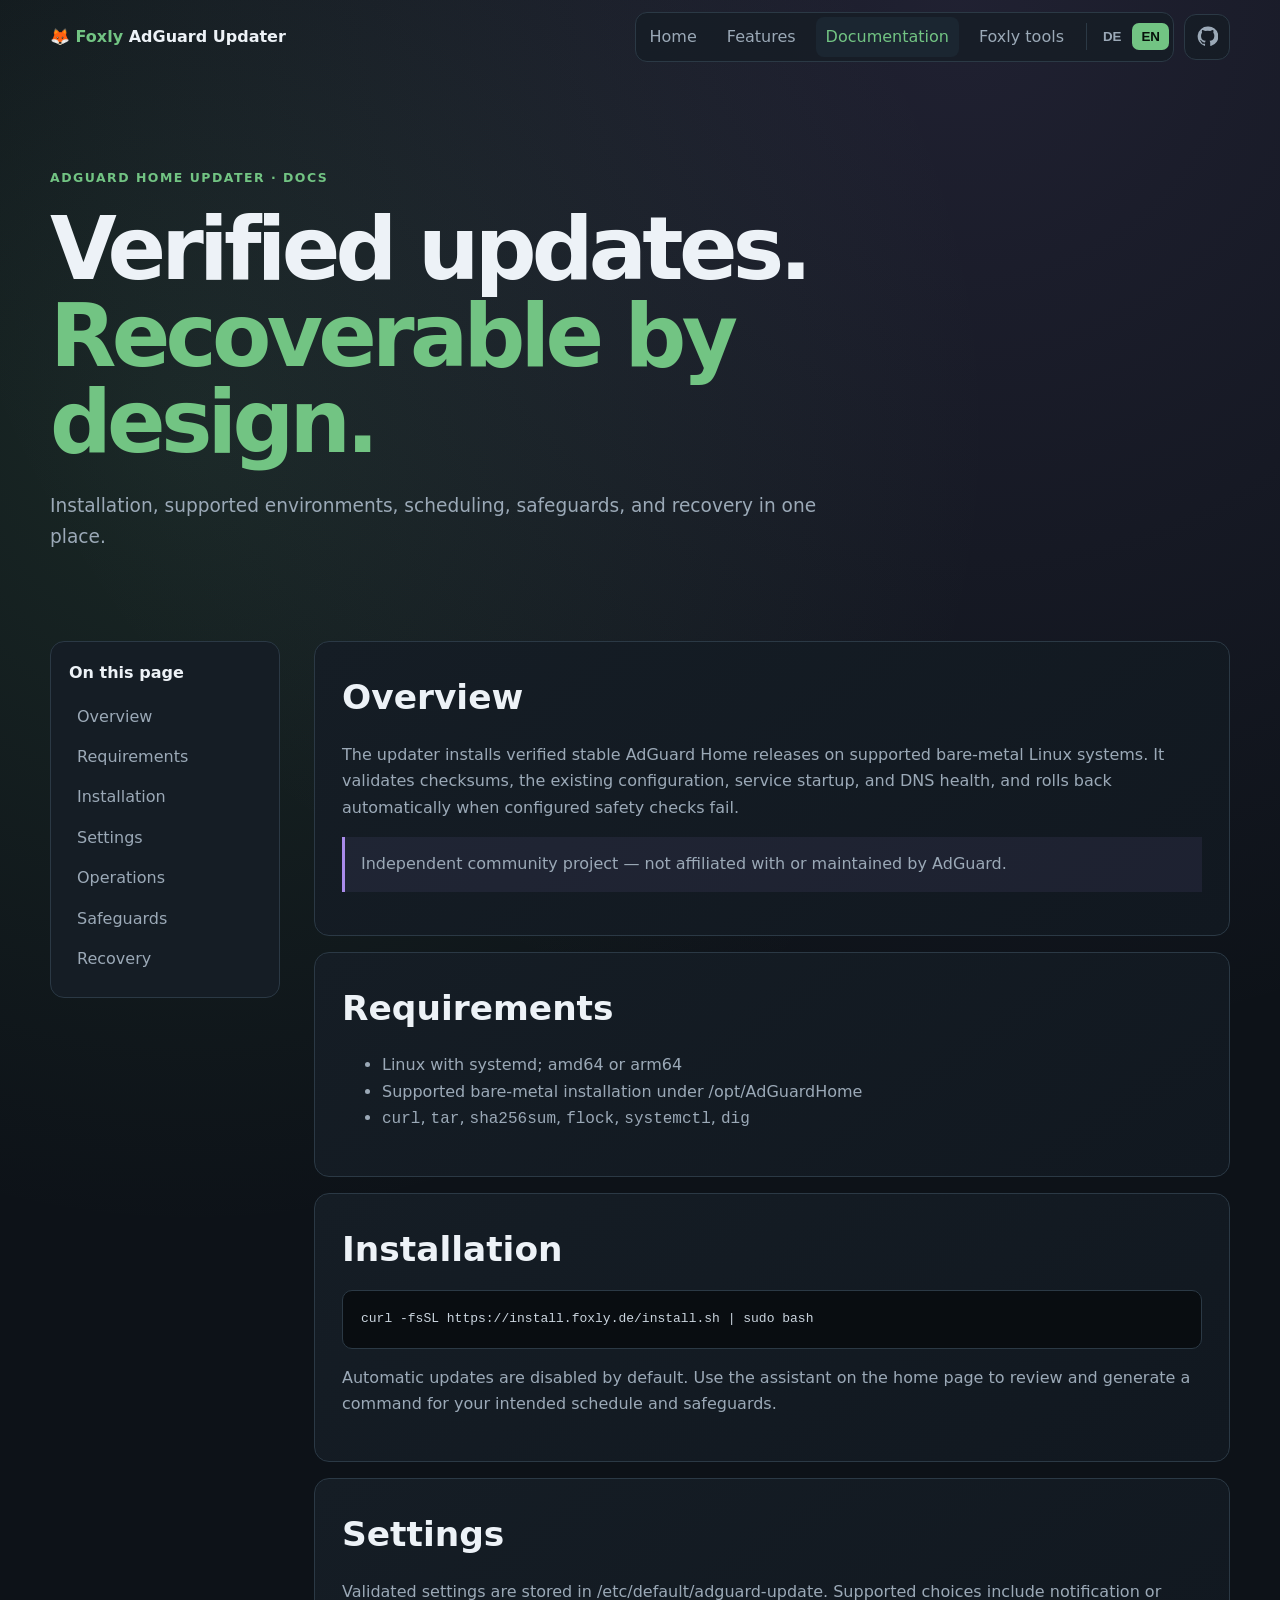
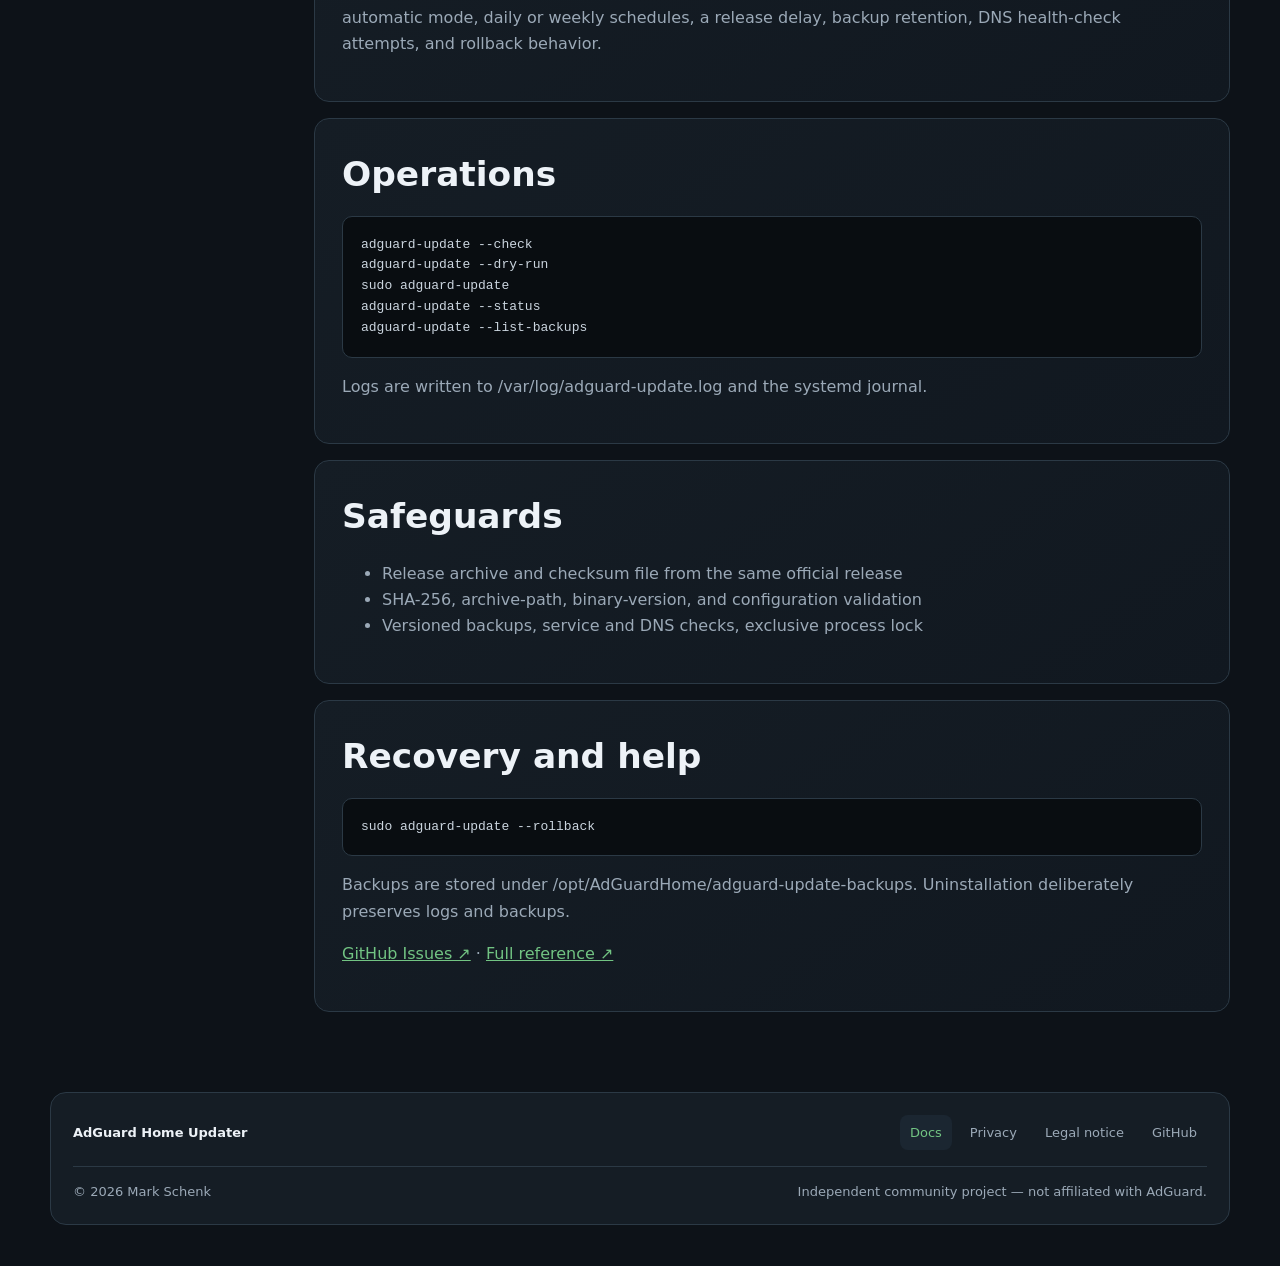
==== docs/docs.html @ c323b1ef "Add product documentation and legal pages" ====
<!doctype html><html lang="en"><head><meta charset="utf-8"><meta name="viewport" content="width=device-width,initial-scale=1"><meta name="description" content="AdGuard Home Updater documentation: installation, configuration, safeguards, operations, and recovery."><meta name="theme-color" content="#0d1218"><link rel="canonical" href="https://install.foxly.de/docs.html"><meta property="og:title" content="AdGuard Home Updater Documentation"><meta property="og:description" content="Install and operate verified AdGuard Home updates with rollback."><meta property="og:type" content="website"><meta property="og:url" content="https://install.foxly.de/docs.html"><title>AdGuard Home Updater Documentation</title><link rel="stylesheet" href="family-pages.css"></head>
<body data-title-de="AdGuard Home Updater Dokumentation" data-title-en="AdGuard Home Updater Documentation"><a class="skip-link" href="#content">Skip to content</a><div class="container">
<header class="topbar"><a class="brand" href="index.html">🦊 <span>Foxly</span> AdGuard Updater</a><div class="topbar-actions"><nav class="site-nav"><a href="index.html" data-en="Home" data-de="Startseite">Home</a><a href="index.html#features">Features</a><a class="active" aria-current="page" href="docs.html" data-en="Documentation" data-de="Docs">Documentation</a><a href="https://rootguard.foxly.de/tools.html" data-en="Foxly tools" data-de="Foxly Tools">Foxly tools</a><div class="language-switch"><button class="lang-button" data-language="de">DE</button><button class="lang-button" data-language="en">EN</button></div></nav><a class="github-button" href="https://github.com/foxly-it/adguard-home-updater" aria-label="AdGuard Home Updater on GitHub"><svg viewBox="0 0 24 24"><path d="M12 .7a11.3 11.3 0 0 0-3.6 22c.6.1.8-.2.8-.5v-2c-3.3.7-4-1.4-4-1.4-.5-1.4-1.3-1.8-1.3-1.8-1.1-.7.1-.7.1-.7 1.2.1 1.8 1.2 1.8 1.2 1.1 1.8 2.8 1.3 3.5 1 .1-.8.4-1.3.8-1.6-2.7-.3-5.5-1.3-5.5-5.9 0-1.3.5-2.4 1.2-3.2-.1-.3-.5-1.5.1-3.2 0 0 1-.3 3.3 1.2a11.4 11.4 0 0 1 6 0c2.3-1.5 3.3-1.2 3.3-1.2.6 1.7.2 2.9.1 3.2.8.8 1.2 1.9 1.2 3.2 0 4.6-2.8 5.6-5.5 5.9.4.4.8 1.1.8 2.2v3.3c0 .3.2.6.8.5A11.3 11.3 0 0 0 12 .7Z"/></svg></a></div></header>
<main id="content"><section class="hero"><p class="eyebrow">AdGuard Home Updater · Docs</p><h1 data-en="Verified updates. <em>Recoverable by design.</em>" data-de="Geprüfte Updates. <em>Mit Rückweg.</em>">Verified updates. <em>Recoverable by design.</em></h1><p class="lead" data-en="Installation, supported environments, scheduling, safeguards, and recovery in one place." data-de="Installation, unterstützte Umgebungen, Zeitplanung, Schutzmechanismen und Wiederherstellung an einem Ort.">Installation, supported environments, scheduling, safeguards, and recovery in one place.</p></section>
<div class="page-layout"><aside class="toc"><strong data-en="On this page" data-de="Auf dieser Seite">On this page</strong><a href="#overview" data-en="Overview" data-de="Überblick">Overview</a><a href="#requirements" data-en="Requirements" data-de="Voraussetzungen">Requirements</a><a href="#install" data-en="Installation" data-de="Installation">Installation</a><a href="#settings" data-en="Settings" data-de="Einstellungen">Settings</a><a href="#operations" data-en="Operations" data-de="Betrieb">Operations</a><a href="#safety" data-en="Safeguards" data-de="Sicherheit">Safeguards</a><a href="#recovery" data-en="Recovery" data-de="Wiederherstellung">Recovery</a></aside><div class="content">
<section id="overview"><h2 data-en="Overview" data-de="Überblick">Overview</h2><p data-en="The updater installs verified stable AdGuard Home releases on supported bare-metal Linux systems. It validates checksums, the existing configuration, service startup, and DNS health, and rolls back automatically when configured safety checks fail." data-de="Der Updater installiert geprüfte stabile AdGuard-Home-Releases auf unterstützten Bare-Metal-Linux-Systemen. Er prüft Prüfsummen, Konfiguration, Dienststart und DNS-Funktion und führt bei fehlgeschlagenen Schutzprüfungen automatisch einen Rollback aus.">The updater installs verified stable AdGuard Home releases.</p><p class="note" data-en="Independent community project — not affiliated with or maintained by AdGuard." data-de="Unabhängiges Community-Projekt – nicht mit AdGuard verbunden oder von AdGuard gepflegt.">Independent community project — not affiliated with AdGuard.</p></section>
<section id="requirements"><h2 data-en="Requirements" data-de="Voraussetzungen">Requirements</h2><ul><li data-en="Linux with systemd; amd64 or arm64" data-de="Linux mit systemd; amd64 oder arm64">Linux with systemd; amd64 or arm64</li><li data-en="Supported bare-metal installation under /opt/AdGuardHome" data-de="Unterstützte Bare-Metal-Installation unter /opt/AdGuardHome">Supported bare-metal installation under /opt/AdGuardHome</li><li><code>curl</code>, <code>tar</code>, <code>sha256sum</code>, <code>flock</code>, <code>systemctl</code>, <code>dig</code></li></ul></section>
<section id="install"><h2 data-en="Installation" data-de="Installation">Installation</h2><pre><code>curl -fsSL https://install.foxly.de/install.sh | sudo bash</code></pre><p data-en="Automatic updates are disabled by default. Use the assistant on the home page to review and generate a command for your intended schedule and safeguards." data-de="Automatische Updates sind standardmäßig deaktiviert. Der Assistent auf der Startseite erzeugt nach einer verständlichen Prüfung den passenden Befehl für Zeitplan und Schutzmechanismen.">Automatic updates are disabled by default.</p></section>
<section id="settings"><h2 data-en="Settings" data-de="Einstellungen">Settings</h2><p data-en="Validated settings are stored in /etc/default/adguard-update. Supported choices include notification or automatic mode, daily or weekly schedules, a release delay, backup retention, DNS health-check attempts, and rollback behavior." data-de="Validierte Einstellungen werden unter /etc/default/adguard-update gespeichert. Dazu gehören Melde- oder Automatikmodus, tägliche oder wöchentliche Ausführung, Release-Wartezeit, Backup-Aufbewahrung, DNS-Prüfversuche und Rollback-Verhalten.">Validated settings are stored in <code>/etc/default/adguard-update</code>.</p></section>
<section id="operations"><h2 data-en="Operations" data-de="Betrieb">Operations</h2><pre><code>adguard-update --check
adguard-update --dry-run
sudo adguard-update
adguard-update --status
adguard-update --list-backups</code></pre><p data-en="Logs are written to /var/log/adguard-update.log and the systemd journal." data-de="Protokolle liegen unter /var/log/adguard-update.log und im systemd-Journal.">Logs are written locally.</p></section>
<section id="safety"><h2 data-en="Safeguards" data-de="Schutzmechanismen">Safeguards</h2><ul><li data-en="Release archive and checksum file from the same official release" data-de="Release-Archiv und Prüfsummendatei aus demselben offiziellen Release">Release archive and checksum file from the same release</li><li data-en="SHA-256, archive-path, binary-version, and configuration validation" data-de="SHA-256-, Archivpfad-, Binary-Versions- und Konfigurationsprüfung">Mandatory validation</li><li data-en="Versioned backups, service and DNS checks, exclusive process lock" data-de="Versionierte Backups, Dienst- und DNS-Prüfungen, exklusive Prozesssperre">Versioned backups and health checks</li></ul></section>
<section id="recovery"><h2 data-en="Recovery and help" data-de="Wiederherstellung und Hilfe">Recovery and help</h2><pre><code>sudo adguard-update --rollback</code></pre><p data-en="Backups are stored under /opt/AdGuardHome/adguard-update-backups. Uninstallation deliberately preserves logs and backups." data-de="Backups liegen unter /opt/AdGuardHome/adguard-update-backups. Bei einer Deinstallation bleiben Protokolle und Backups bewusst erhalten.">Backups are retained for recovery.</p><p><a href="https://github.com/foxly-it/adguard-home-updater/issues">GitHub Issues ↗</a> · <a href="https://github.com/foxly-it/adguard-home-updater#readme" data-en="Full reference ↗" data-de="Vollständige Referenz ↗">Full reference ↗</a></p></section>
</div></div></main>
<footer class="footer"><div class="footer-main"><div class="footer-brand"><strong>AdGuard Home Updater</strong></div><nav class="footer-links"><a href="docs.html" aria-current="page">Docs</a><a href="privacy.html" data-en="Privacy" data-de="Datenschutz">Privacy</a><a href="imprint.html" data-en="Legal notice" data-de="Impressum">Legal notice</a><a href="https://github.com/foxly-it/adguard-home-updater">GitHub</a></nav></div><div class="footer-bottom"><span>© <span id="copyrightYear"></span> Mark Schenk</span><span data-en="Independent community project — not affiliated with AdGuard." data-de="Unabhängiges Community-Projekt – nicht mit AdGuard verbunden.">Independent community project — not affiliated with AdGuard.</span></div></footer></div><script src="family-pages.js"></script></body></html>
---- docs/family-pages.css ----
:root{--bg:#0d1218;--panel:#151d25;--soft:#1b2631;--border:#2b3945;--text:#edf2f7;--muted:#9ba9b7;--accent:#72c483;--purple:#a98bea}*{box-sizing:border-box}html{scroll-behavior:smooth}body{margin:0;background:radial-gradient(circle at 75% 0,rgba(169,139,234,.12),transparent 35%),radial-gradient(circle at 15% 15%,rgba(114,196,131,.12),transparent 30%),var(--bg);color:var(--text);font:16px/1.65 Inter,ui-sans-serif,system-ui,-apple-system,BlinkMacSystemFont,"Segoe UI",sans-serif}.container{width:min(1180px,calc(100% - 40px));margin:auto}.skip-link{position:fixed;z-index:20;top:10px;left:10px;transform:translateY(-150%);padding:9px 13px;border-radius:8px;background:var(--accent);color:#07110a;font-weight:800}.skip-link:focus{transform:none}.topbar{min-height:74px;display:flex;align-items:center;justify-content:space-between;gap:20px}.brand{color:var(--text);font-weight:800;text-decoration:none}.brand span{color:var(--accent)}.topbar-actions,.site-nav,.language-switch{display:flex;align-items:center;gap:10px}.site-nav{padding:4px;border:1px solid var(--border);border-radius:12px;background:rgba(21,29,37,.78)}.site-nav a{padding:7px 10px;border-radius:8px;color:var(--muted);text-decoration:none}.site-nav a:hover,.site-nav a.active{background:var(--soft);color:var(--accent)}.language-switch{gap:2px;margin-left:2px;padding-left:7px;border-left:1px solid var(--border)}.lang-button{border:0;border-radius:7px;background:transparent;color:var(--muted);padding:6px 9px;cursor:pointer;font-weight:800}.lang-button.active{background:var(--accent);color:#07110a}.github-button{display:grid;width:46px;height:46px;flex:0 0 46px;place-items:center;border:1px solid var(--border);border-radius:12px;background:rgba(21,29,37,.78);color:var(--muted)}.github-button:hover{background:var(--soft);color:var(--accent)}.github-button svg{width:21px;height:21px;fill:currentColor}.hero{padding:82px 0 52px}.eyebrow{color:var(--accent);font-size:.78rem;font-weight:800;letter-spacing:.12em;text-transform:uppercase}h1{max-width:880px;margin:.2em 0 .3em;font-size:clamp(2.8rem,7vw,5.4rem);line-height:1;letter-spacing:-.055em}h1 em{color:var(--accent);font-style:normal}.lead{max-width:780px;color:var(--muted);font-size:1.16rem}.page-layout{display:grid;grid-template-columns:230px minmax(0,1fr);gap:34px;padding:18px 0 80px}.toc{position:sticky;top:20px;align-self:start;padding:18px;border:1px solid var(--border);border-radius:14px;background:var(--panel)}.toc strong{display:block;margin-bottom:10px}.toc a{display:block;padding:7px 8px;border-radius:7px;color:var(--muted);text-decoration:none}.toc a:hover{background:var(--soft);color:var(--accent)}.content{display:grid;gap:16px}.content section{scroll-margin-top:20px;padding:27px;border:1px solid var(--border);border-radius:15px;background:linear-gradient(145deg,var(--panel),#111820)}h2{margin:0 0 10px;font-size:clamp(1.45rem,3vw,2.15rem)}.content p,.content li{color:var(--muted)}.content a{color:var(--accent)}pre{overflow:auto;padding:18px;border:1px solid var(--border);border-radius:10px;background:#090d11;color:#cbd5df;font:13px/1.6 "SFMono-Regular",Consolas,monospace}.note{padding:14px 16px;border-left:3px solid var(--purple);background:rgba(169,139,234,.08)}address{color:var(--muted);font-style:normal}.footer{margin:0 0 42px;padding:22px;border:1px solid var(--border);border-radius:16px;background:var(--panel);color:var(--muted);font-size:13px}.footer-main,.footer-bottom{display:flex;justify-content:space-between;align-items:center;gap:18px}.footer-brand strong{display:block;color:var(--text)}.footer-links{display:flex;gap:8px;flex-wrap:wrap}.footer-links a{padding:7px 10px;border-radius:8px;color:var(--muted);text-decoration:none}.footer-links a:hover,.footer-links a[aria-current=page]{background:var(--soft);color:var(--accent)}.footer-bottom{margin-top:16px;padding-top:14px;border-top:1px solid var(--border)}@media(max-width:900px){.topbar{align-items:flex-start;flex-wrap:wrap;padding:12px 0}.topbar-actions{width:100%}.site-nav{flex:1;overflow-x:auto}.page-layout{grid-template-columns:1fr}.toc{position:static}.hero{padding-top:48px}}@media(max-width:600px){.container{width:calc(100% - 24px)}.site-nav a{padding:7px}.content section{padding:21px}.footer-main,.footer-bottom{align-items:flex-start;flex-direction:column}.footer-links{flex-direction:column}}
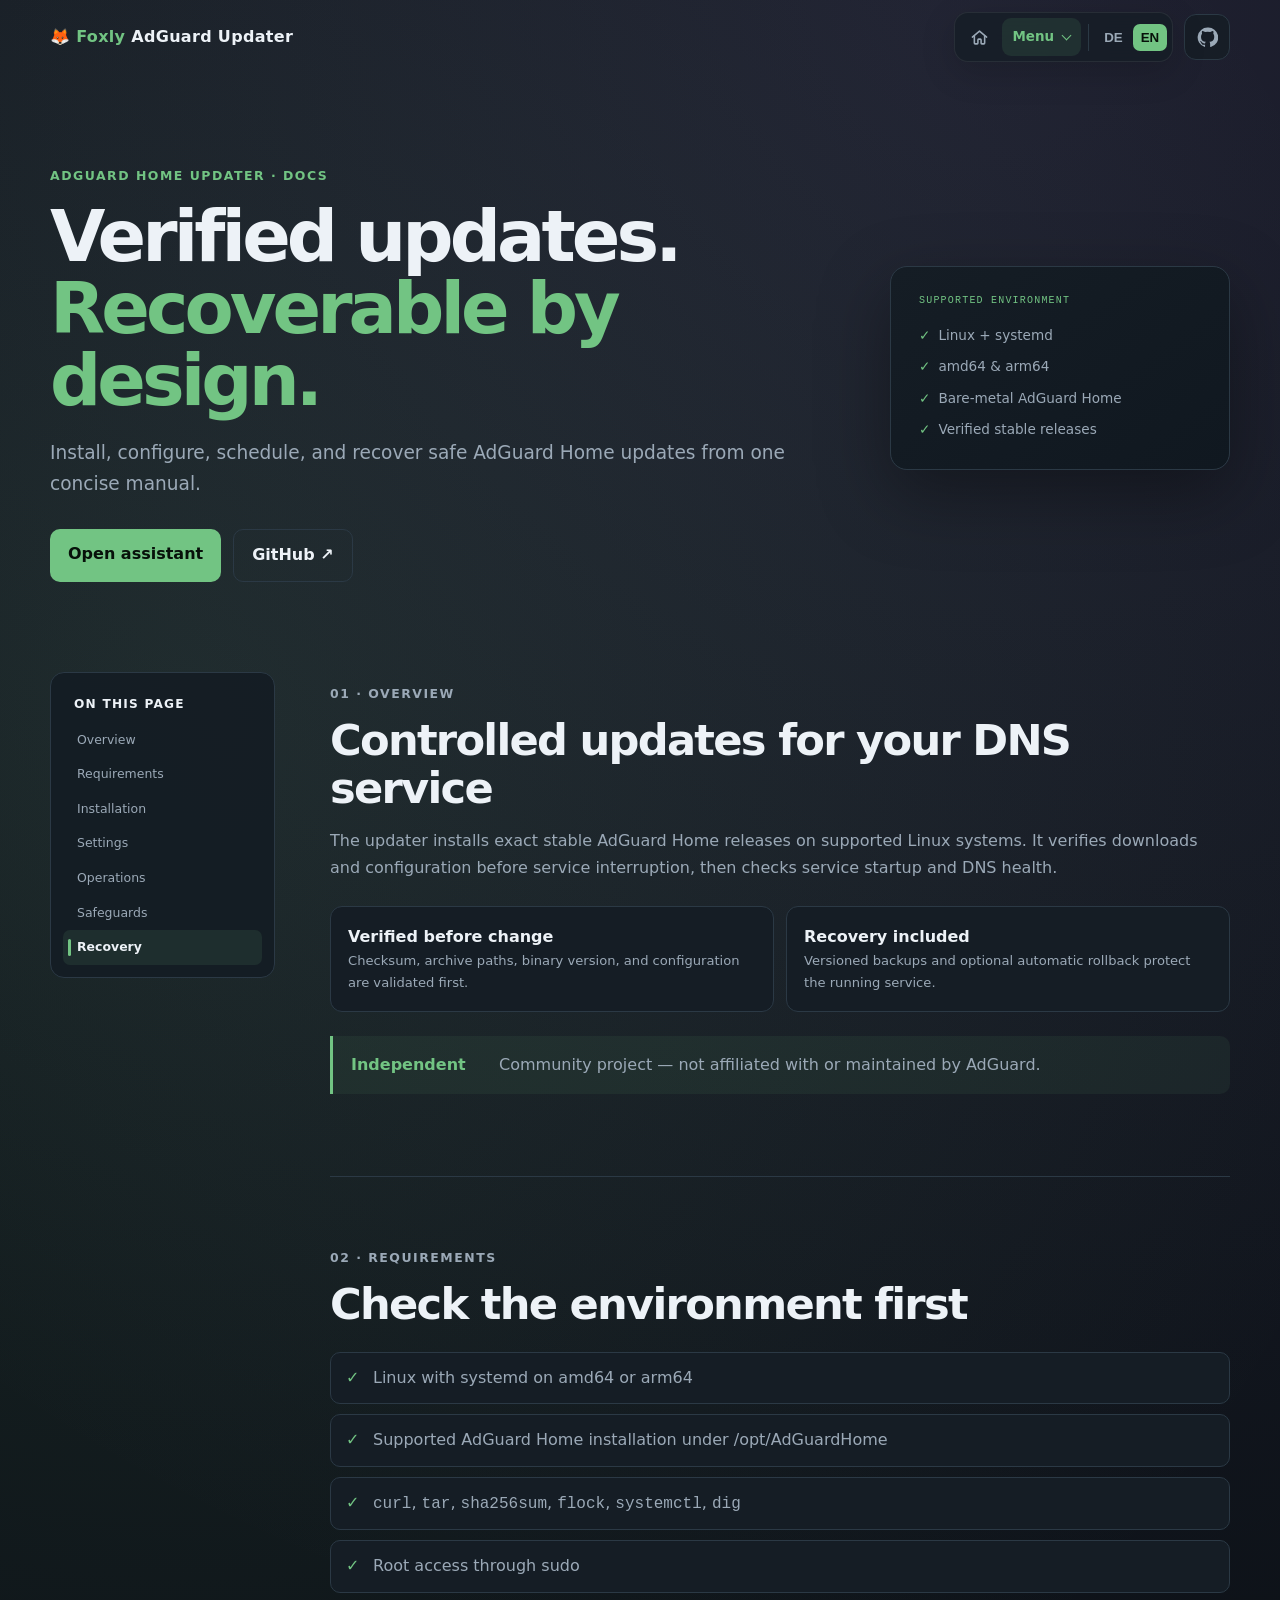
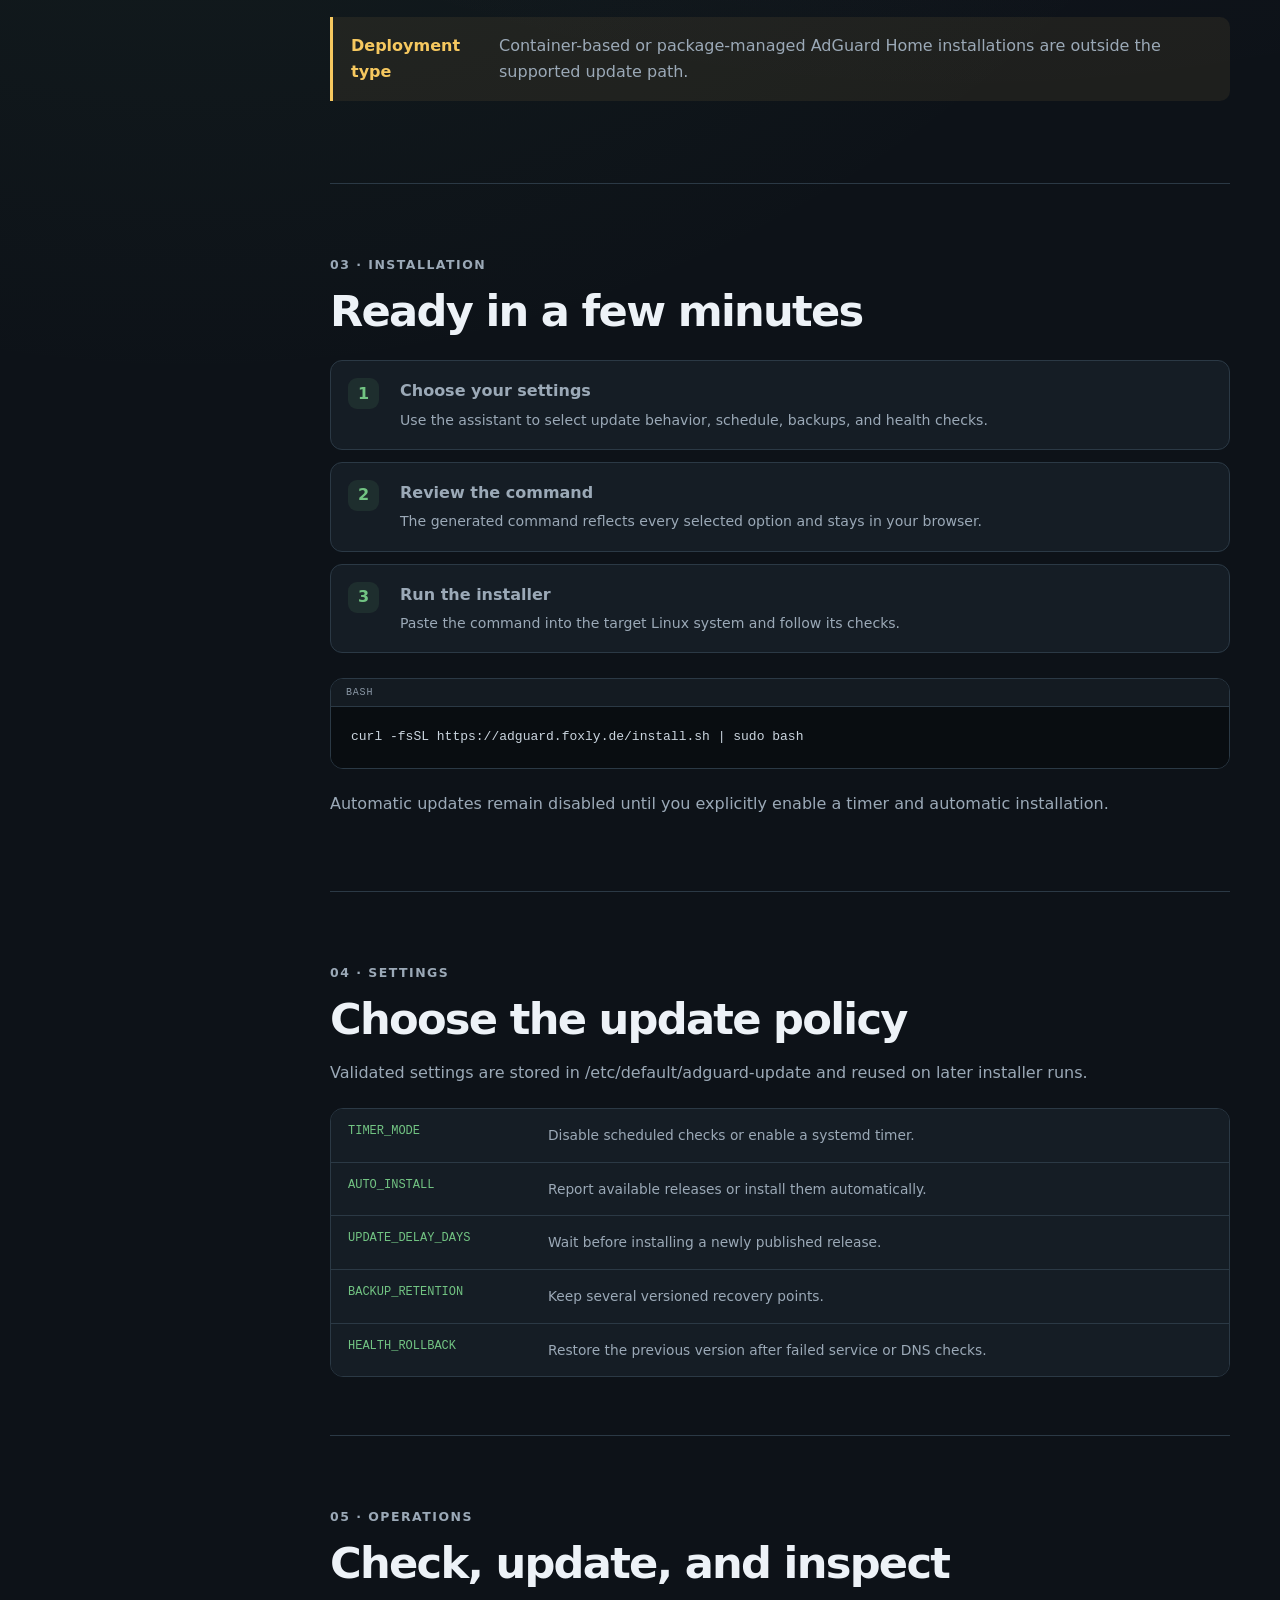
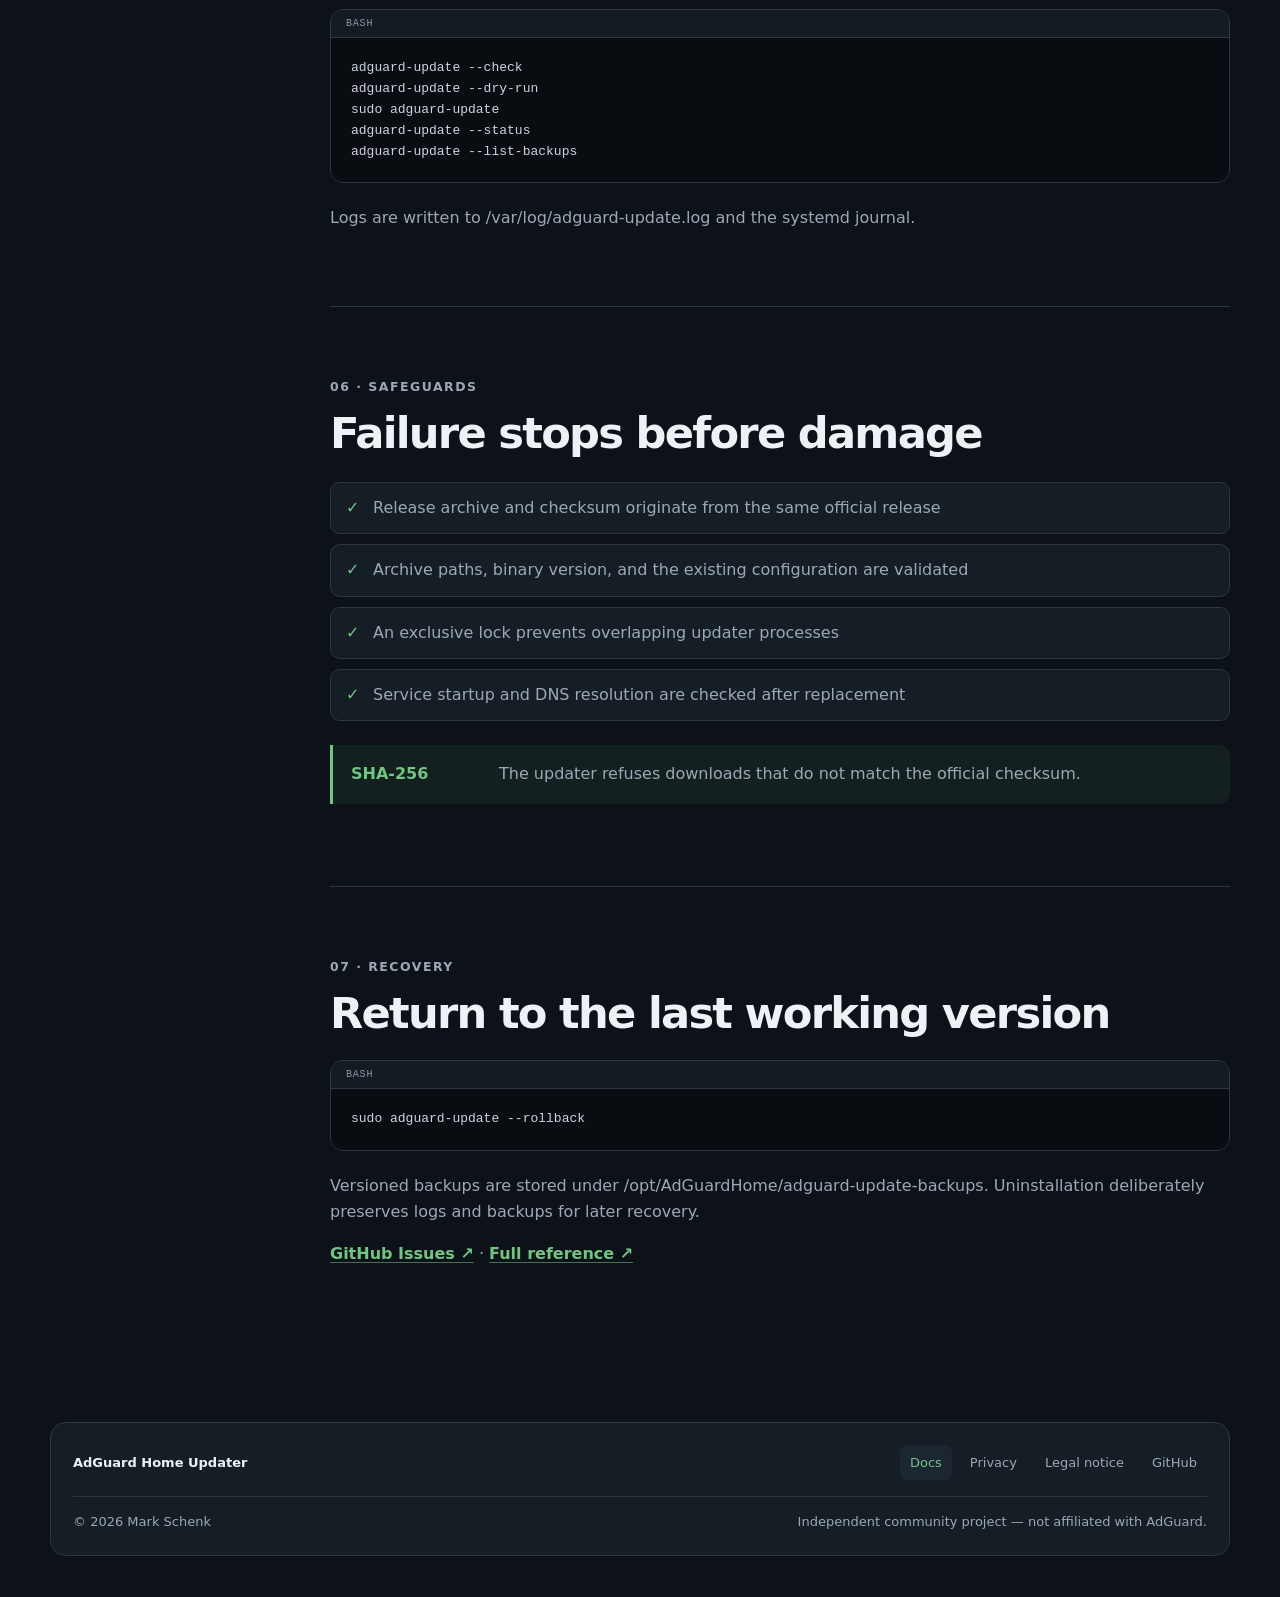
==== commit 59151266: "Refresh website and move to adguard domain" ====
--- a/docs/docs.html
+++ b/docs/docs.html
@@ -1,18 +1,18 @@
-<!doctype html><html lang="en"><head><meta charset="utf-8"><meta name="viewport" content="width=device-width,initial-scale=1"><meta name="description" content="AdGuard Home Updater documentation: installation, configuration, safeguards, operations, and recovery."><meta name="theme-color" content="#0d1218"><link rel="canonical" href="https://install.foxly.de/docs.html"><meta property="og:title" content="AdGuard Home Updater Documentation"><meta property="og:description" content="Install and operate verified AdGuard Home updates with rollback."><meta property="og:type" content="website"><meta property="og:url" content="https://install.foxly.de/docs.html"><title>AdGuard Home Updater Documentation</title><link rel="stylesheet" href="family-pages.css"></head>
+<!doctype html><html lang="en"><head><meta charset="utf-8"><meta name="viewport" content="width=device-width,initial-scale=1"><meta name="description" content="AdGuard Home Updater documentation: installation, configuration, safeguards, operations, and recovery."><meta name="theme-color" content="#0d1218"><link rel="canonical" href="https://adguard.foxly.de/docs.html"><meta property="og:title" content="AdGuard Home Updater Documentation"><meta property="og:description" content="Install and operate verified AdGuard Home updates with rollback."><meta property="og:type" content="website"><meta property="og:url" content="https://adguard.foxly.de/docs.html"><title>AdGuard Home Updater Documentation</title><link rel="stylesheet" href="family-pages.css"></head>
 <body data-title-de="AdGuard Home Updater Dokumentation" data-title-en="AdGuard Home Updater Documentation"><a class="skip-link" href="#content">Skip to content</a><div class="container">
-<header class="topbar"><a class="brand" href="index.html">🦊 <span>Foxly</span> AdGuard Updater</a><div class="topbar-actions"><nav class="site-nav"><a href="index.html" data-en="Home" data-de="Startseite">Home</a><a href="index.html#features">Features</a><a class="active" aria-current="page" href="docs.html" data-en="Documentation" data-de="Docs">Documentation</a><a href="https://rootguard.foxly.de/tools.html" data-en="Foxly tools" data-de="Foxly Tools">Foxly tools</a><div class="language-switch"><button class="lang-button" data-language="de">DE</button><button class="lang-button" data-language="en">EN</button></div></nav><a class="github-button" href="https://github.com/foxly-it/adguard-home-updater" aria-label="AdGuard Home Updater on GitHub"><svg viewBox="0 0 24 24"><path d="M12 .7a11.3 11.3 0 0 0-3.6 22c.6.1.8-.2.8-.5v-2c-3.3.7-4-1.4-4-1.4-.5-1.4-1.3-1.8-1.3-1.8-1.1-.7.1-.7.1-.7 1.2.1 1.8 1.2 1.8 1.2 1.1 1.8 2.8 1.3 3.5 1 .1-.8.4-1.3.8-1.6-2.7-.3-5.5-1.3-5.5-5.9 0-1.3.5-2.4 1.2-3.2-.1-.3-.5-1.5.1-3.2 0 0 1-.3 3.3 1.2a11.4 11.4 0 0 1 6 0c2.3-1.5 3.3-1.2 3.3-1.2.6 1.7.2 2.9.1 3.2.8.8 1.2 1.9 1.2 3.2 0 4.6-2.8 5.6-5.5 5.9.4.4.8 1.1.8 2.2v3.3c0 .3.2.6.8.5A11.3 11.3 0 0 0 12 .7Z"/></svg></a></div></header>
-<main id="content"><section class="hero"><p class="eyebrow">AdGuard Home Updater · Docs</p><h1 data-en="Verified updates. <em>Recoverable by design.</em>" data-de="Geprüfte Updates. <em>Mit Rückweg.</em>">Verified updates. <em>Recoverable by design.</em></h1><p class="lead" data-en="Installation, supported environments, scheduling, safeguards, and recovery in one place." data-de="Installation, unterstützte Umgebungen, Zeitplanung, Schutzmechanismen und Wiederherstellung an einem Ort.">Installation, supported environments, scheduling, safeguards, and recovery in one place.</p></section>
-<div class="page-layout"><aside class="toc"><strong data-en="On this page" data-de="Auf dieser Seite">On this page</strong><a href="#overview" data-en="Overview" data-de="Überblick">Overview</a><a href="#requirements" data-en="Requirements" data-de="Voraussetzungen">Requirements</a><a href="#install" data-en="Installation" data-de="Installation">Installation</a><a href="#settings" data-en="Settings" data-de="Einstellungen">Settings</a><a href="#operations" data-en="Operations" data-de="Betrieb">Operations</a><a href="#safety" data-en="Safeguards" data-de="Sicherheit">Safeguards</a><a href="#recovery" data-en="Recovery" data-de="Wiederherstellung">Recovery</a></aside><div class="content">
-<section id="overview"><h2 data-en="Overview" data-de="Überblick">Overview</h2><p data-en="The updater installs verified stable AdGuard Home releases on supported bare-metal Linux systems. It validates checksums, the existing configuration, service startup, and DNS health, and rolls back automatically when configured safety checks fail." data-de="Der Updater installiert geprüfte stabile AdGuard-Home-Releases auf unterstützten Bare-Metal-Linux-Systemen. Er prüft Prüfsummen, Konfiguration, Dienststart und DNS-Funktion und führt bei fehlgeschlagenen Schutzprüfungen automatisch einen Rollback aus.">The updater installs verified stable AdGuard Home releases.</p><p class="note" data-en="Independent community project — not affiliated with or maintained by AdGuard." data-de="Unabhängiges Community-Projekt – nicht mit AdGuard verbunden oder von AdGuard gepflegt.">Independent community project — not affiliated with AdGuard.</p></section>
-<section id="requirements"><h2 data-en="Requirements" data-de="Voraussetzungen">Requirements</h2><ul><li data-en="Linux with systemd; amd64 or arm64" data-de="Linux mit systemd; amd64 oder arm64">Linux with systemd; amd64 or arm64</li><li data-en="Supported bare-metal installation under /opt/AdGuardHome" data-de="Unterstützte Bare-Metal-Installation unter /opt/AdGuardHome">Supported bare-metal installation under /opt/AdGuardHome</li><li><code>curl</code>, <code>tar</code>, <code>sha256sum</code>, <code>flock</code>, <code>systemctl</code>, <code>dig</code></li></ul></section>
-<section id="install"><h2 data-en="Installation" data-de="Installation">Installation</h2><pre><code>curl -fsSL https://install.foxly.de/install.sh | sudo bash</code></pre><p data-en="Automatic updates are disabled by default. Use the assistant on the home page to review and generate a command for your intended schedule and safeguards." data-de="Automatische Updates sind standardmäßig deaktiviert. Der Assistent auf der Startseite erzeugt nach einer verständlichen Prüfung den passenden Befehl für Zeitplan und Schutzmechanismen.">Automatic updates are disabled by default.</p></section>
-<section id="settings"><h2 data-en="Settings" data-de="Einstellungen">Settings</h2><p data-en="Validated settings are stored in /etc/default/adguard-update. Supported choices include notification or automatic mode, daily or weekly schedules, a release delay, backup retention, DNS health-check attempts, and rollback behavior." data-de="Validierte Einstellungen werden unter /etc/default/adguard-update gespeichert. Dazu gehören Melde- oder Automatikmodus, tägliche oder wöchentliche Ausführung, Release-Wartezeit, Backup-Aufbewahrung, DNS-Prüfversuche und Rollback-Verhalten.">Validated settings are stored in <code>/etc/default/adguard-update</code>.</p></section>
-<section id="operations"><h2 data-en="Operations" data-de="Betrieb">Operations</h2><pre><code>adguard-update --check
+<header class="topbar"><a class="brand" href="index.html">🦊 <span>Foxly</span> AdGuard Updater</a><div class="nav-group"><nav class="links" aria-label="Main navigation"><a class="nav-home" href="index.html" aria-label="Home" title="Home"><svg viewBox="0 0 24 24" fill="none" stroke="currentColor" stroke-width="2" stroke-linecap="round" stroke-linejoin="round" aria-hidden="true"><path d="M3 11.5 12 4l9 7.5"/><path d="M5.5 10v9a1 1 0 0 0 1 1H9a1 1 0 0 0 1-1v-4a1 1 0 0 1 1-1h2a1 1 0 0 1 1 1v4a1 1 0 0 0 1 1h2.5a1 1 0 0 0 1-1v-9"/></svg></a><details class="nav-dropdown active"><summary aria-current="page" data-de="Menü" data-en="Menu">Menu</summary><div class="nav-dropdown-menu"><a href="index.html#assistant" data-de="Assistent" data-en="Assistant">Assistant</a><a href="index.html#features" data-de="Features" data-en="Features">Features</a><a href="index.html#project" data-de="Projekt" data-en="Project">Project</a><a class="active" href="docs.html" aria-current="page" data-de="Docs" data-en="Documentation">Documentation</a><a href="https://rootguard.foxly.de/tools.html" data-de="Foxly Tools" data-en="Foxly tools">Foxly tools</a></div></details><div class="language-switch" aria-label="Language"><button class="lang-button" data-language="de">DE</button><button class="lang-button" data-language="en">EN</button></div></nav><a class="github-button" href="https://github.com/foxly-it/adguard-home-updater" target="_blank" rel="noopener noreferrer" aria-label="AdGuard Home Updater on GitHub"><svg viewBox="0 0 24 24" aria-hidden="true"><path d="M12 .7a11.3 11.3 0 0 0-3.6 22c.6.1.8-.2.8-.5v-2c-3.3.7-4-1.4-4-1.4-.5-1.4-1.3-1.8-1.3-1.8-1.1-.7.1-.7.1-.7 1.2.1 1.8 1.2 1.8 1.2 1.1 1.8 2.8 1.3 3.5 1 .1-.8.4-1.3.8-1.6-2.7-.3-5.5-1.3-5.5-5.9 0-1.3.5-2.4 1.2-3.2-.1-.3-.5-1.5.1-3.2 0 0 1-.3 3.3 1.2a11.4 11.4 0 0 1 6 0c2.3-1.5 3.3-1.2 3.3-1.2.6 1.7.2 2.9.1 3.2.8.8 1.1 1.9 1.1 3.2 0 4.6-2.8 5.6-5.5 5.9.4.4.8 1.1.8 2.2v3.3c0 .3.2.6.8.5A11.3 11.3 0 0 0 12 .7Z"/></svg></a></div></header>
+<main id="content" class="manual"><section class="hero docs-hero"><div><p class="eyebrow">AdGuard Home Updater · Docs</p><h1 data-en="Verified updates. <em>Recoverable by design.</em>" data-de="Geprüfte Updates. <em>Mit Rückweg.</em>">Verified updates. <em>Recoverable by design.</em></h1><p class="lead" data-en="Install, configure, schedule, and recover safe AdGuard Home updates from one concise manual." data-de="Installation, Konfiguration, Zeitplanung und Wiederherstellung sicherer AdGuard-Home-Updates in einem kompakten Handbuch.">Install, configure, schedule, and recover safe AdGuard Home updates from one concise manual.</p><div class="actions"><a class="button" href="index.html#assistant" data-en="Open assistant" data-de="Assistent öffnen">Open assistant</a><a class="button secondary" href="https://github.com/foxly-it/adguard-home-updater" target="_blank" rel="noopener noreferrer">GitHub ↗</a></div></div><aside class="docs-status"><span data-en="SUPPORTED ENVIRONMENT" data-de="UNTERSTÜTZTE UMGEBUNG">SUPPORTED ENVIRONMENT</span><ul><li>Linux + systemd</li><li>amd64 &amp; arm64</li><li data-en="Bare-metal AdGuard Home" data-de="AdGuard Home als Bare-Metal-Installation">Bare-metal AdGuard Home</li><li data-en="Verified stable releases" data-de="Geprüfte stabile Releases">Verified stable releases</li></ul></aside></section>
+<div class="page-layout"><aside class="toc"><strong data-en="On this page" data-de="Auf dieser Seite">On this page</strong><a href="#overview" data-en="Overview" data-de="Überblick">Overview</a><a href="#requirements" data-en="Requirements" data-de="Voraussetzungen">Requirements</a><a href="#install" data-en="Installation" data-de="Installation">Installation</a><a href="#settings" data-en="Settings" data-de="Einstellungen">Settings</a><a href="#operations" data-en="Operations" data-de="Betrieb">Operations</a><a href="#safety" data-en="Safeguards" data-de="Schutzmechanismen">Safeguards</a><a href="#recovery" data-en="Recovery" data-de="Wiederherstellung">Recovery</a></aside><div class="content">
+<section id="overview"><p class="eyebrow" data-en="01 · Overview" data-de="01 · Überblick">01 · Overview</p><h2 data-en="Controlled updates for your DNS service" data-de="Kontrollierte Updates für deinen DNS-Dienst">Controlled updates for your DNS service</h2><p data-en="The updater installs exact stable AdGuard Home releases on supported Linux systems. It verifies downloads and configuration before service interruption, then checks service startup and DNS health." data-de="Der Updater installiert exakt bestimmte stabile AdGuard-Home-Releases auf unterstützten Linux-Systemen. Er prüft Downloads und Konfiguration vor der Dienstunterbrechung und kontrolliert danach Dienststart und DNS-Funktion.">The updater installs exact stable AdGuard Home releases on supported Linux systems.</p><div class="manual-cards"><article><b data-en="Verified before change" data-de="Vorher geprüft">Verified before change</b><span data-en="Checksum, archive paths, binary version, and configuration are validated first." data-de="Prüfsumme, Archivpfade, Binary-Version und Konfiguration werden zuerst geprüft.">Checksum, archive paths, binary version, and configuration are validated first.</span></article><article><b data-en="Recovery included" data-de="Wiederherstellung inklusive">Recovery included</b><span data-en="Versioned backups and optional automatic rollback protect the running service." data-de="Versionierte Backups und optionaler automatischer Rollback schützen den laufenden Dienst.">Versioned backups and optional automatic rollback protect the running service.</span></article></div><div class="manual-callout"><b data-en="Independent" data-de="Unabhängig">Independent</b><span data-en="Community project — not affiliated with or maintained by AdGuard." data-de="Community-Projekt – nicht mit AdGuard verbunden und nicht von AdGuard gepflegt.">Community project — not affiliated with or maintained by AdGuard.</span></div></section>
+<section id="requirements"><p class="eyebrow" data-en="02 · Requirements" data-de="02 · Voraussetzungen">02 · Requirements</p><h2 data-en="Check the environment first" data-de="Zuerst die Umgebung prüfen">Check the environment first</h2><ul class="checklist"><li data-en="Linux with systemd on amd64 or arm64" data-de="Linux mit systemd auf amd64 oder arm64">Linux with systemd on amd64 or arm64</li><li data-en="Supported AdGuard Home installation under /opt/AdGuardHome" data-de="Unterstützte AdGuard-Home-Installation unter /opt/AdGuardHome">Supported AdGuard Home installation under <code>/opt/AdGuardHome</code></li><li><code>curl</code>, <code>tar</code>, <code>sha256sum</code>, <code>flock</code>, <code>systemctl</code>, <code>dig</code></li><li data-en="Root access through sudo" data-de="Root-Zugriff über sudo">Root access through <code>sudo</code></li></ul><div class="manual-callout warning"><b data-en="Deployment type" data-de="Installationsart">Deployment type</b><span data-en="Container-based or package-managed AdGuard Home installations are outside the supported update path." data-de="Container- oder paketverwaltete AdGuard-Home-Installationen gehören nicht zum unterstützten Update-Pfad.">Container-based or package-managed installations are outside the supported update path.</span></div></section>
+<section id="install"><p class="eyebrow" data-en="03 · Installation" data-de="03 · Installation">03 · Installation</p><h2 data-en="Ready in a few minutes" data-de="In wenigen Minuten startklar">Ready in a few minutes</h2><ol class="steps"><li><span>1</span><div><b data-en="Choose your settings" data-de="Einstellungen wählen">Choose your settings</b><p data-en="Use the assistant to select update behavior, schedule, backups, and health checks." data-de="Wähle im Assistenten Update-Verhalten, Zeitplan, Backups und Healthchecks.">Use the assistant to select update behavior, schedule, backups, and health checks.</p></div></li><li><span>2</span><div><b data-en="Review the command" data-de="Befehl prüfen">Review the command</b><p data-en="The generated command reflects every selected option and stays in your browser." data-de="Der erzeugte Befehl bildet jede Auswahl ab und bleibt in deinem Browser.">The generated command reflects every selected option and stays in your browser.</p></div></li><li><span>3</span><div><b data-en="Run the installer" data-de="Installer ausführen">Run the installer</b><p data-en="Paste the command into the target Linux system and follow its checks." data-de="Füge den Befehl auf dem Zielsystem ein und folge den Prüfungen.">Paste the command into the target Linux system and follow its checks.</p></div></li></ol><div class="code-block"><div>bash</div><pre><code>curl -fsSL https://adguard.foxly.de/install.sh | sudo bash</code></pre></div><p data-en="Automatic updates remain disabled until you explicitly enable a timer and automatic installation." data-de="Automatische Updates bleiben deaktiviert, bis du Timer und automatische Installation ausdrücklich aktivierst.">Automatic updates remain disabled until explicitly enabled.</p></section>
+<section id="settings"><p class="eyebrow" data-en="04 · Settings" data-de="04 · Einstellungen">04 · Settings</p><h2 data-en="Choose the update policy" data-de="Update-Richtlinie festlegen">Choose the update policy</h2><p data-en="Validated settings are stored in /etc/default/adguard-update and reused on later installer runs." data-de="Validierte Einstellungen liegen unter /etc/default/adguard-update und werden bei späteren Installer-Aufrufen wiederverwendet.">Validated settings are stored in <code>/etc/default/adguard-update</code>.</p><div class="manual-table"><div><code>TIMER_MODE</code><span data-en="Disable scheduled checks or enable a systemd timer." data-de="Geplante Prüfungen deaktivieren oder einen systemd-Timer aktivieren.">Disable scheduled checks or enable a systemd timer.</span></div><div><code>AUTO_INSTALL</code><span data-en="Report available releases or install them automatically." data-de="Verfügbare Releases melden oder automatisch installieren.">Report available releases or install them automatically.</span></div><div><code>UPDATE_DELAY_DAYS</code><span data-en="Wait before installing a newly published release." data-de="Vor der Installation eines neuen Releases warten.">Wait before installing a new release.</span></div><div><code>BACKUP_RETENTION</code><span data-en="Keep several versioned recovery points." data-de="Mehrere versionierte Wiederherstellungspunkte behalten.">Keep several versioned recovery points.</span></div><div><code>HEALTH_ROLLBACK</code><span data-en="Restore the previous version after failed service or DNS checks." data-de="Nach fehlgeschlagenen Dienst- oder DNS-Prüfungen die vorige Version wiederherstellen.">Restore after failed service or DNS checks.</span></div></div></section>
+<section id="operations"><p class="eyebrow" data-en="05 · Operations" data-de="05 · Betrieb">05 · Operations</p><h2 data-en="Check, update, and inspect" data-de="Prüfen, aktualisieren und kontrollieren">Check, update, and inspect</h2><div class="code-block"><div>bash</div><pre><code>adguard-update --check
 adguard-update --dry-run
 sudo adguard-update
 adguard-update --status
-adguard-update --list-backups</code></pre><p data-en="Logs are written to /var/log/adguard-update.log and the systemd journal." data-de="Protokolle liegen unter /var/log/adguard-update.log und im systemd-Journal.">Logs are written locally.</p></section>
-<section id="safety"><h2 data-en="Safeguards" data-de="Schutzmechanismen">Safeguards</h2><ul><li data-en="Release archive and checksum file from the same official release" data-de="Release-Archiv und Prüfsummendatei aus demselben offiziellen Release">Release archive and checksum file from the same release</li><li data-en="SHA-256, archive-path, binary-version, and configuration validation" data-de="SHA-256-, Archivpfad-, Binary-Versions- und Konfigurationsprüfung">Mandatory validation</li><li data-en="Versioned backups, service and DNS checks, exclusive process lock" data-de="Versionierte Backups, Dienst- und DNS-Prüfungen, exklusive Prozesssperre">Versioned backups and health checks</li></ul></section>
-<section id="recovery"><h2 data-en="Recovery and help" data-de="Wiederherstellung und Hilfe">Recovery and help</h2><pre><code>sudo adguard-update --rollback</code></pre><p data-en="Backups are stored under /opt/AdGuardHome/adguard-update-backups. Uninstallation deliberately preserves logs and backups." data-de="Backups liegen unter /opt/AdGuardHome/adguard-update-backups. Bei einer Deinstallation bleiben Protokolle und Backups bewusst erhalten.">Backups are retained for recovery.</p><p><a href="https://github.com/foxly-it/adguard-home-updater/issues">GitHub Issues ↗</a> · <a href="https://github.com/foxly-it/adguard-home-updater#readme" data-en="Full reference ↗" data-de="Vollständige Referenz ↗">Full reference ↗</a></p></section>
+adguard-update --list-backups</code></pre></div><p data-en="Logs are written to /var/log/adguard-update.log and the systemd journal." data-de="Protokolle liegen unter /var/log/adguard-update.log und im systemd-Journal.">Logs are written to <code>/var/log/adguard-update.log</code> and the systemd journal.</p></section>
+<section id="safety"><p class="eyebrow" data-en="06 · Safeguards" data-de="06 · Schutzmechanismen">06 · Safeguards</p><h2 data-en="Failure stops before damage" data-de="Fehler stoppen vor dem Austausch">Failure stops before damage</h2><ul class="checklist"><li data-en="Release archive and checksum originate from the same official release" data-de="Release-Archiv und Prüfsumme stammen aus demselben offiziellen Release">Release archive and checksum originate from the same official release</li><li data-en="Archive paths, binary version, and the existing configuration are validated" data-de="Archivpfade, Binary-Version und bestehende Konfiguration werden validiert">Archive paths, binary version, and configuration are validated</li><li data-en="An exclusive lock prevents overlapping updater processes" data-de="Eine exklusive Sperre verhindert überlappende Updater-Prozesse">An exclusive lock prevents overlapping updater processes</li><li data-en="Service startup and DNS resolution are checked after replacement" data-de="Dienststart und DNS-Auflösung werden nach dem Austausch geprüft">Service startup and DNS resolution are checked after replacement</li></ul><div class="manual-callout"><b>SHA-256</b><span data-en="The updater refuses downloads that do not match the official checksum." data-de="Der Updater lehnt Downloads ab, die nicht zur offiziellen Prüfsumme passen.">The updater refuses downloads that do not match the official checksum.</span></div></section>
+<section id="recovery"><p class="eyebrow" data-en="07 · Recovery" data-de="07 · Wiederherstellung">07 · Recovery</p><h2 data-en="Return to the last working version" data-de="Zur letzten funktionierenden Version zurückkehren">Return to the last working version</h2><div class="code-block"><div>bash</div><pre><code>sudo adguard-update --rollback</code></pre></div><p data-en="Versioned backups are stored under /opt/AdGuardHome/adguard-update-backups. Uninstallation deliberately preserves logs and backups for later recovery." data-de="Versionierte Backups liegen unter /opt/AdGuardHome/adguard-update-backups. Bei der Deinstallation bleiben Protokolle und Backups bewusst für eine spätere Wiederherstellung erhalten.">Versioned backups are retained for recovery.</p><p><a href="https://github.com/foxly-it/adguard-home-updater/issues" target="_blank" rel="noopener noreferrer">GitHub Issues ↗</a> · <a href="https://github.com/foxly-it/adguard-home-updater#readme" target="_blank" rel="noopener noreferrer" data-en="Full reference ↗" data-de="Vollständige Referenz ↗">Full reference ↗</a></p></section>
 </div></div></main>
 <footer class="footer"><div class="footer-main"><div class="footer-brand"><strong>AdGuard Home Updater</strong></div><nav class="footer-links"><a href="docs.html" aria-current="page">Docs</a><a href="privacy.html" data-en="Privacy" data-de="Datenschutz">Privacy</a><a href="imprint.html" data-en="Legal notice" data-de="Impressum">Legal notice</a><a href="https://github.com/foxly-it/adguard-home-updater">GitHub</a></nav></div><div class="footer-bottom"><span>© <span id="copyrightYear"></span> Mark Schenk</span><span data-en="Independent community project — not affiliated with AdGuard." data-de="Unabhängiges Community-Projekt – nicht mit AdGuard verbunden.">Independent community project — not affiliated with AdGuard.</span></div></footer></div><script src="family-pages.js"></script></body></html>
--- a/docs/family-pages.css
+++ b/docs/family-pages.css
@@ -1 +1,10 @@
-:root{--bg:#0d1218;--panel:#151d25;--soft:#1b2631;--border:#2b3945;--text:#edf2f7;--muted:#9ba9b7;--accent:#72c483;--purple:#a98bea}*{box-sizing:border-box}html{scroll-behavior:smooth}body{margin:0;background:radial-gradient(circle at 75% 0,rgba(169,139,234,.12),transparent 35%),radial-gradient(circle at 15% 15%,rgba(114,196,131,.12),transparent 30%),var(--bg);color:var(--text);font:16px/1.65 Inter,ui-sans-serif,system-ui,-apple-system,BlinkMacSystemFont,"Segoe UI",sans-serif}.container{width:min(1180px,calc(100% - 40px));margin:auto}.skip-link{position:fixed;z-index:20;top:10px;left:10px;transform:translateY(-150%);padding:9px 13px;border-radius:8px;background:var(--accent);color:#07110a;font-weight:800}.skip-link:focus{transform:none}.topbar{min-height:74px;display:flex;align-items:center;justify-content:space-between;gap:20px}.brand{color:var(--text);font-weight:800;text-decoration:none}.brand span{color:var(--accent)}.topbar-actions,.site-nav,.language-switch{display:flex;align-items:center;gap:10px}.site-nav{padding:4px;border:1px solid var(--border);border-radius:12px;background:rgba(21,29,37,.78)}.site-nav a{padding:7px 10px;border-radius:8px;color:var(--muted);text-decoration:none}.site-nav a:hover,.site-nav a.active{background:var(--soft);color:var(--accent)}.language-switch{gap:2px;margin-left:2px;padding-left:7px;border-left:1px solid var(--border)}.lang-button{border:0;border-radius:7px;background:transparent;color:var(--muted);padding:6px 9px;cursor:pointer;font-weight:800}.lang-button.active{background:var(--accent);color:#07110a}.github-button{display:grid;width:46px;height:46px;flex:0 0 46px;place-items:center;border:1px solid var(--border);border-radius:12px;background:rgba(21,29,37,.78);color:var(--muted)}.github-button:hover{background:var(--soft);color:var(--accent)}.github-button svg{width:21px;height:21px;fill:currentColor}.hero{padding:82px 0 52px}.eyebrow{color:var(--accent);font-size:.78rem;font-weight:800;letter-spacing:.12em;text-transform:uppercase}h1{max-width:880px;margin:.2em 0 .3em;font-size:clamp(2.8rem,7vw,5.4rem);line-height:1;letter-spacing:-.055em}h1 em{color:var(--accent);font-style:normal}.lead{max-width:780px;color:var(--muted);font-size:1.16rem}.page-layout{display:grid;grid-template-columns:230px minmax(0,1fr);gap:34px;padding:18px 0 80px}.toc{position:sticky;top:20px;align-self:start;padding:18px;border:1px solid var(--border);border-radius:14px;background:var(--panel)}.toc strong{display:block;margin-bottom:10px}.toc a{display:block;padding:7px 8px;border-radius:7px;color:var(--muted);text-decoration:none}.toc a:hover{background:var(--soft);color:var(--accent)}.content{display:grid;gap:16px}.content section{scroll-margin-top:20px;padding:27px;border:1px solid var(--border);border-radius:15px;background:linear-gradient(145deg,var(--panel),#111820)}h2{margin:0 0 10px;font-size:clamp(1.45rem,3vw,2.15rem)}.content p,.content li{color:var(--muted)}.content a{color:var(--accent)}pre{overflow:auto;padding:18px;border:1px solid var(--border);border-radius:10px;background:#090d11;color:#cbd5df;font:13px/1.6 "SFMono-Regular",Consolas,monospace}.note{padding:14px 16px;border-left:3px solid var(--purple);background:rgba(169,139,234,.08)}address{color:var(--muted);font-style:normal}.footer{margin:0 0 42px;padding:22px;border:1px solid var(--border);border-radius:16px;background:var(--panel);color:var(--muted);font-size:13px}.footer-main,.footer-bottom{display:flex;justify-content:space-between;align-items:center;gap:18px}.footer-brand strong{display:block;color:var(--text)}.footer-links{display:flex;gap:8px;flex-wrap:wrap}.footer-links a{padding:7px 10px;border-radius:8px;color:var(--muted);text-decoration:none}.footer-links a:hover,.footer-links a[aria-current=page]{background:var(--soft);color:var(--accent)}.footer-bottom{margin-top:16px;padding-top:14px;border-top:1px solid var(--border)}@media(max-width:900px){.topbar{align-items:flex-start;flex-wrap:wrap;padding:12px 0}.topbar-actions{width:100%}.site-nav{flex:1;overflow-x:auto}.page-layout{grid-template-columns:1fr}.toc{position:static}.hero{padding-top:48px}}@media(max-width:600px){.container{width:calc(100% - 24px)}.site-nav a{padding:7px}.content section{padding:21px}.footer-main,.footer-bottom{align-items:flex-start;flex-direction:column}.footer-links{flex-direction:column}}
+:root{--bg:#0d1218;--panel:#151d25;--soft:#1b2631;--border:#2b3945;--text:#edf2f7;--muted:#9ba9b7;--green:#72c483;--purple:#a98bea;--yellow:#f6c85f;--shadow:0 24px 70px rgba(0,0,0,.35)}
+*{box-sizing:border-box}html{scroll-behavior:smooth}body{margin:0;background:radial-gradient(circle at 75% 0,rgba(169,139,234,.12),transparent 35%),radial-gradient(circle at 15% 15%,rgba(114,196,131,.12),transparent 30%),var(--bg);color:var(--text);font:16px/1.65 Inter,ui-sans-serif,system-ui,-apple-system,BlinkMacSystemFont,"Segoe UI",sans-serif}.container{width:min(1180px,calc(100% - 40px));margin:auto}.skip-link{position:fixed;z-index:50;top:10px;left:10px;transform:translateY(-150%);padding:9px 13px;border-radius:8px;background:var(--green);color:#07110a;font-weight:800}.skip-link:focus{transform:none}.topbar{min-height:74px;display:flex;align-items:center;justify-content:space-between;gap:20px}.brand{color:var(--text);font-weight:800;letter-spacing:.02em;text-decoration:none}.brand span{color:var(--green)}
+.nav-group,.links,.language-switch{display:flex;align-items:center;gap:10px}.links{gap:4px;border:1px solid rgba(255,255,255,.07);border-radius:14px;background:rgba(21,29,37,.74);padding:5px;box-shadow:0 10px 35px rgba(0,0,0,.16);backdrop-filter:blur(14px)}.links>a,.nav-dropdown>summary{display:flex;align-items:center;min-height:38px;margin:0!important;border-radius:9px;color:var(--muted);padding:7px 11px;text-decoration:none;font-size:.84rem;font-weight:700;white-space:nowrap;transition:background .18s ease,color .18s ease}.links>a:hover,.links>a:focus-visible,.nav-dropdown>summary:hover,.nav-dropdown>summary:focus-visible{background:var(--soft);color:var(--text);outline:none}.links>a.active,.nav-dropdown.active>summary{background:rgba(114,196,131,.11);color:var(--green);font-weight:800}.nav-home{justify-content:center;width:38px;height:38px;flex:0 0 auto;padding:0!important}.nav-home svg{width:19px;height:19px}.nav-dropdown{position:relative}.nav-dropdown>summary{cursor:pointer;list-style:none}.nav-dropdown>summary::-webkit-details-marker{display:none}.nav-dropdown>summary::after{width:6px;height:6px;margin:-3px 1px 0 8px;border-right:1.5px solid currentColor;border-bottom:1.5px solid currentColor;content:"";transform:rotate(45deg);transition:transform .18s ease}.nav-dropdown[open]>summary::after{margin-top:3px;transform:rotate(225deg)}.nav-dropdown-menu{position:absolute;z-index:30;top:calc(100% + 9px);left:0;display:grid;min-width:210px;max-width:calc(100vw - 40px);overflow:hidden;border:1px solid var(--border);border-radius:13px;background:rgba(15,22,29,.98);padding:6px;box-shadow:0 24px 65px rgba(0,0,0,.42)}.nav-dropdown-menu a{border-radius:8px;color:var(--muted);padding:9px 11px;text-decoration:none;font-size:.8rem;white-space:nowrap}.nav-dropdown-menu a:hover,.nav-dropdown-menu a:focus-visible{background:var(--soft);color:var(--text);outline:none}.nav-dropdown-menu a.active{background:rgba(114,196,131,.1);color:var(--green)}.links .language-switch{gap:2px;margin-left:3px;border-left:1px solid var(--border);padding-left:7px}.lang-button{border:0;border-radius:7px;background:transparent;color:var(--muted);padding:6px 8px;cursor:pointer;font-weight:800}.lang-button.active{background:var(--green);color:#07110a}.github-button{display:grid;width:46px;height:46px;flex:0 0 46px;place-items:center;border:1px solid var(--border);border-radius:12px;background:rgba(21,29,37,.78);color:var(--muted);text-decoration:none}.github-button:hover,.github-button:focus-visible{background:var(--soft);color:var(--green);outline:none}.github-button svg{width:21px;height:21px;fill:currentColor}
+.hero{padding:82px 0 52px}.eyebrow{color:var(--green);font-size:.78rem;font-weight:800;letter-spacing:.12em;text-transform:uppercase}h1{max-width:850px;margin:.2em 0 .3em;font-size:clamp(2.8rem,7vw,5.4rem);line-height:1;letter-spacing:-.055em}h1 em{color:var(--green);font-style:normal}.lead{max-width:760px;color:var(--muted);font-size:1.16rem}h2{margin:0 0 10px;font-size:clamp(1.45rem,3vw,2.15rem);letter-spacing:-.025em}h3{margin:1.3em 0 .35em}a{color:var(--green)}address{color:var(--muted);font-style:normal}.content p,.content li{color:var(--muted)}pre{overflow:auto;margin:16px 0 0;padding:18px;border:1px solid var(--border);border-radius:10px;background:#090d11;color:#cbd5df;font:13px/1.6 "SFMono-Regular",Consolas,monospace}.note{padding:14px 16px;border-left:3px solid var(--purple);background:rgba(169,139,234,.08)}
+.page-layout{display:grid;grid-template-columns:225px minmax(0,1fr);gap:55px;align-items:start;padding:0 0 80px}.toc{position:sticky;top:18px;display:grid;max-height:calc(100vh - 36px);overflow:auto;border:1px solid var(--border);border-radius:14px;background:rgba(21,29,37,.94);padding:12px}.toc strong{margin:0;padding:9px 11px;color:var(--text);font-size:.76rem;text-transform:uppercase;letter-spacing:.1em}.toc a{position:relative;border-radius:7px;color:var(--muted);padding:7px 11px 7px 14px;text-decoration:none;font-size:.78rem;transition:background .18s ease,color .18s ease}.toc a:hover,.toc a:focus-visible{background:var(--soft);color:var(--text)}.toc a.current{background:rgba(114,196,131,.1);color:var(--text);font-weight:750}.toc a.current::before{position:absolute;top:9px;bottom:9px;left:5px;width:3px;border-radius:3px;background:var(--green);content:""}.content{display:block;min-width:0}.content section{scroll-margin-top:20px;padding:58px 0;border-top:1px solid var(--border)}.content section:first-child{padding-top:0;border-top:0}.content h2{margin:0 0 14px;font-size:clamp(1.9rem,3.5vw,2.7rem);line-height:1.1;letter-spacing:-.04em}.content a{font-weight:700;text-decoration-color:rgba(114,196,131,.55);text-underline-offset:.2em}.content a:hover,.content a:focus-visible{color:var(--text);text-decoration-color:var(--green)}
+.docs-hero{display:grid;grid-template-columns:minmax(0,1fr) 340px;gap:70px;align-items:center;padding:80px 0 90px}.docs-hero h1{font-size:clamp(3rem,5.6vw,4.9rem)}.docs-status{display:grid;gap:10px;border:1px solid var(--border);border-radius:17px;background:linear-gradient(145deg,var(--panel),#101820);padding:28px;box-shadow:var(--shadow)}.docs-status>span{color:var(--green);font:10px "SFMono-Regular",Consolas,monospace;letter-spacing:.12em}.docs-status ul{display:grid;gap:9px;margin:8px 0 0;padding:0;list-style:none}.docs-status li{display:flex;gap:8px;color:var(--muted);font-size:.85rem}.docs-status li::before{content:"✓";color:var(--green);font-weight:900}.actions{display:flex;gap:12px;flex-wrap:wrap;margin-top:30px}.button{display:inline-block;border-radius:10px;background:var(--green);color:#07110a;padding:12px 18px;text-decoration:none;font-weight:850}.button.secondary{border:1px solid var(--border);background:transparent;color:var(--text)}.button:hover,.button:focus-visible{filter:brightness(1.08)}.manual-cards{display:grid;grid-template-columns:1fr 1fr;gap:12px;margin-top:25px}.manual-cards article{display:grid;border:1px solid var(--border);border-radius:12px;background:var(--panel);padding:17px}.manual-cards span{color:var(--muted);font-size:.82rem}.checklist{display:grid;gap:10px;margin:24px 0;padding:0;list-style:none}.checklist li{position:relative;border:1px solid var(--border);border-radius:10px;background:var(--panel);padding:12px 14px 12px 42px;color:var(--muted)}.checklist li::before{position:absolute;left:15px;content:"✓";color:var(--green);font-weight:900}.steps{display:grid;gap:12px;margin:25px 0;padding:0;list-style:none}.steps li{display:grid;grid-template-columns:38px 1fr;gap:14px;border:1px solid var(--border);border-radius:12px;background:var(--panel);padding:17px}.steps li>span{display:grid;width:31px;height:31px;place-items:center;border-radius:9px;background:rgba(114,196,131,.1);color:var(--green);font-weight:900}.steps li>div{display:grid;gap:4px}.steps p{margin:0;color:var(--muted);font-size:.88rem}.code-block{margin:22px 0;overflow:hidden;border:1px solid var(--border);border-radius:13px;background:#090e13}.code-block>div{border-bottom:1px solid var(--border);background:#141b22;padding:8px 15px;color:#8a97a5;font:10px "SFMono-Regular",Consolas,monospace;text-transform:uppercase;letter-spacing:.08em}.code-block pre{overflow-x:hidden;margin:0;border:0;border-radius:0;padding:20px;white-space:pre-wrap;overflow-wrap:anywhere;word-break:break-word}.manual-callout{display:flex;gap:18px;margin:24px 0;border-left:3px solid var(--green);border-radius:0 10px 10px 0;background:rgba(114,196,131,.07);padding:16px 18px}.manual-callout b{flex:0 0 130px;color:var(--green)}.manual-callout span{color:var(--muted)}.manual-callout.warning{border-left-color:var(--yellow);background:rgba(246,200,95,.07)}.manual-callout.warning b{color:var(--yellow)}.manual-table{display:grid;margin-top:22px;overflow:hidden;border:1px solid var(--border);border-radius:13px}.manual-table>div{display:grid;grid-template-columns:180px 1fr;gap:20px;padding:15px 17px;background:var(--panel)}.manual-table>div+div{border-top:1px solid var(--border)}.manual-table span{color:var(--muted);font-size:.86rem}.manual-table code{color:var(--green);font:12px "SFMono-Regular",Consolas,monospace}
+.footer{margin:0 0 42px;padding:22px;border:1px solid var(--border);border-radius:16px;background:var(--panel);color:var(--muted);font-size:13px}.footer-main,.footer-bottom{display:flex;justify-content:space-between;align-items:center;gap:18px}.footer-brand strong{display:block;color:var(--text)}.footer-links{display:flex;gap:8px;flex-wrap:wrap}.footer-links a{padding:7px 10px;border-radius:8px;color:var(--muted);text-decoration:none}.footer-links a:hover,.footer-links a[aria-current=page]{background:var(--soft);color:var(--green)}.footer-bottom{margin-top:16px;padding-top:14px;border-top:1px solid var(--border)}
+@media(max-width:1000px){.docs-hero{grid-template-columns:1fr;gap:35px}.page-layout{grid-template-columns:1fr}.toc{position:static;grid-template-columns:repeat(3,1fr);max-height:none}}
+@media(max-width:900px){.topbar{align-items:flex-start;flex-wrap:wrap;padding:12px 0}.nav-group{width:100%}.hero:not(.docs-hero){padding-top:48px}}
+@media(max-width:600px){.container{width:calc(100% - 24px)}.links a{padding:7px}.github-button{width:44px;height:44px;flex-basis:44px}.docs-hero{padding:45px 0 60px}.toc{grid-template-columns:1fr 1fr}.content section{padding:45px 0}.manual-cards{grid-template-columns:1fr}.manual-callout{display:grid;gap:5px}.manual-callout b{flex:auto}.manual-table>div{grid-template-columns:1fr;gap:5px}.actions{display:grid}.button{text-align:center}.footer-main,.footer-bottom{align-items:flex-start;flex-direction:column}.footer-links{flex-direction:column}}
